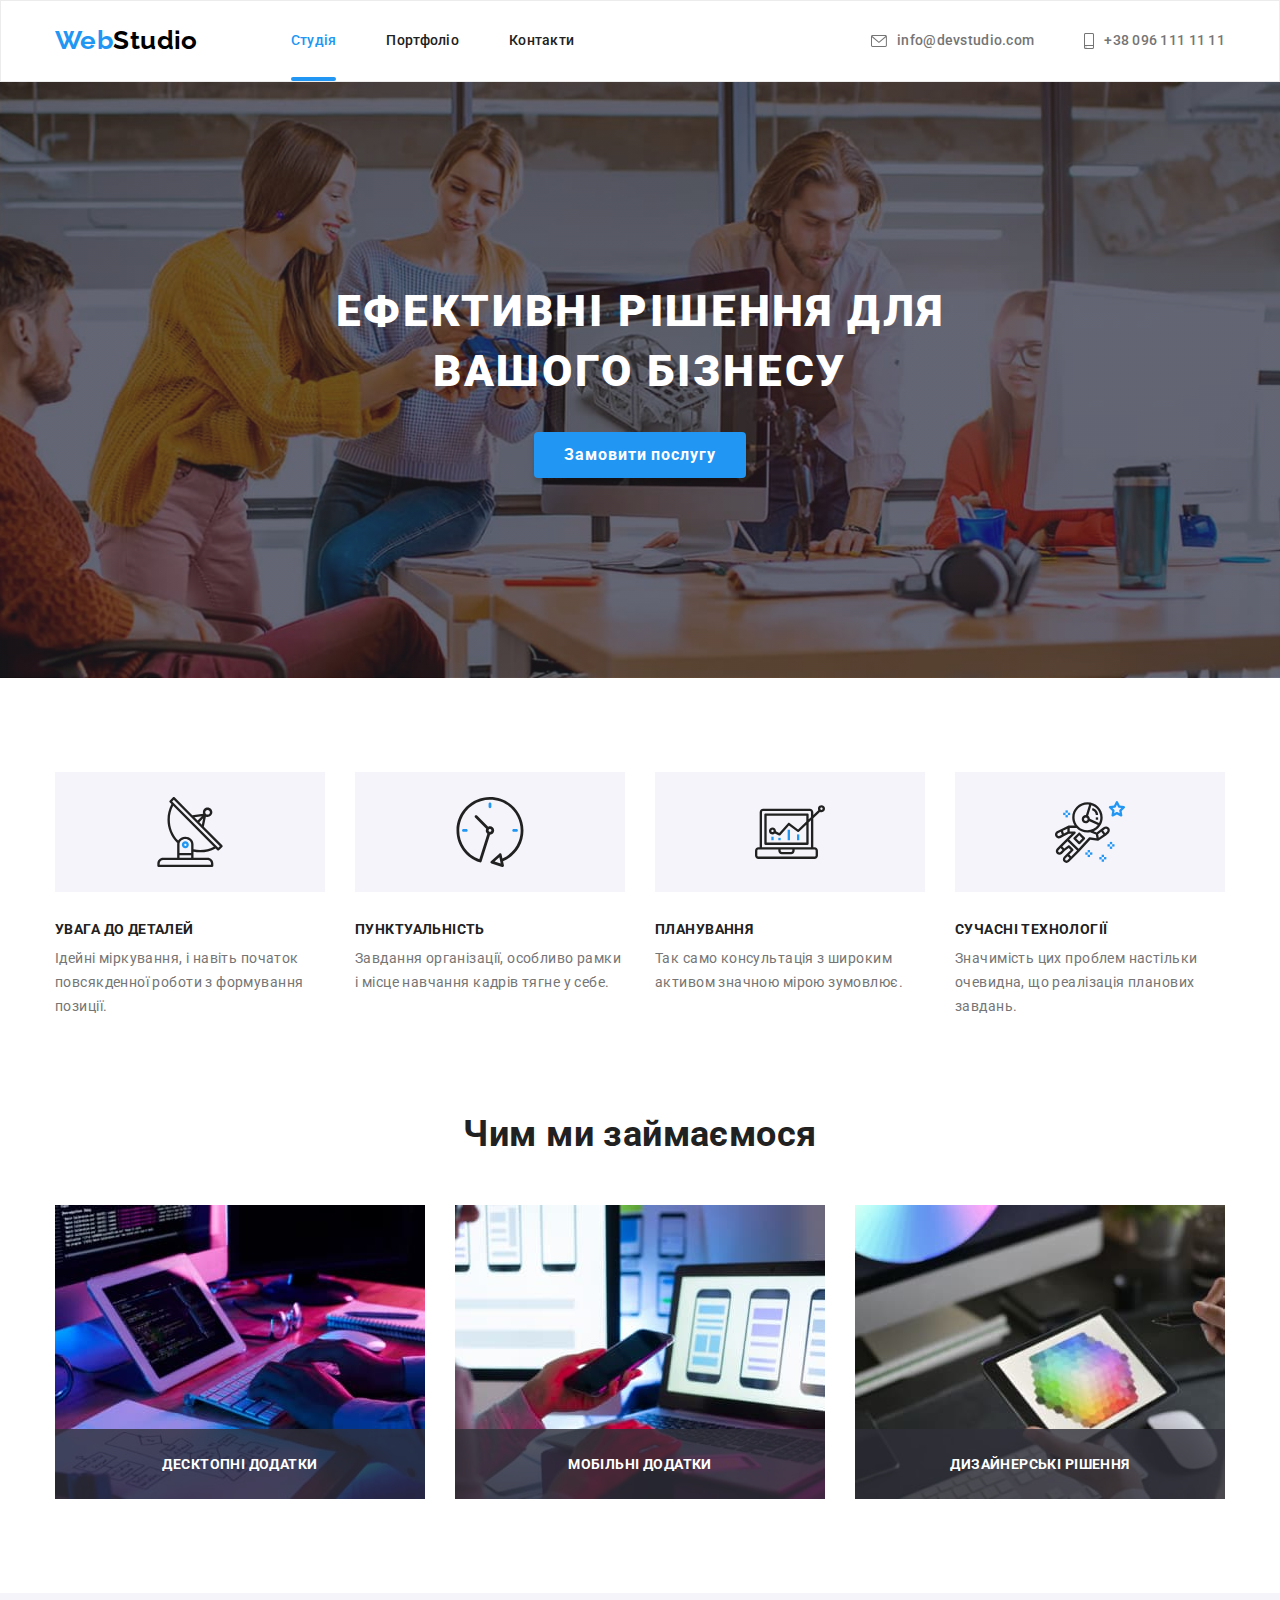
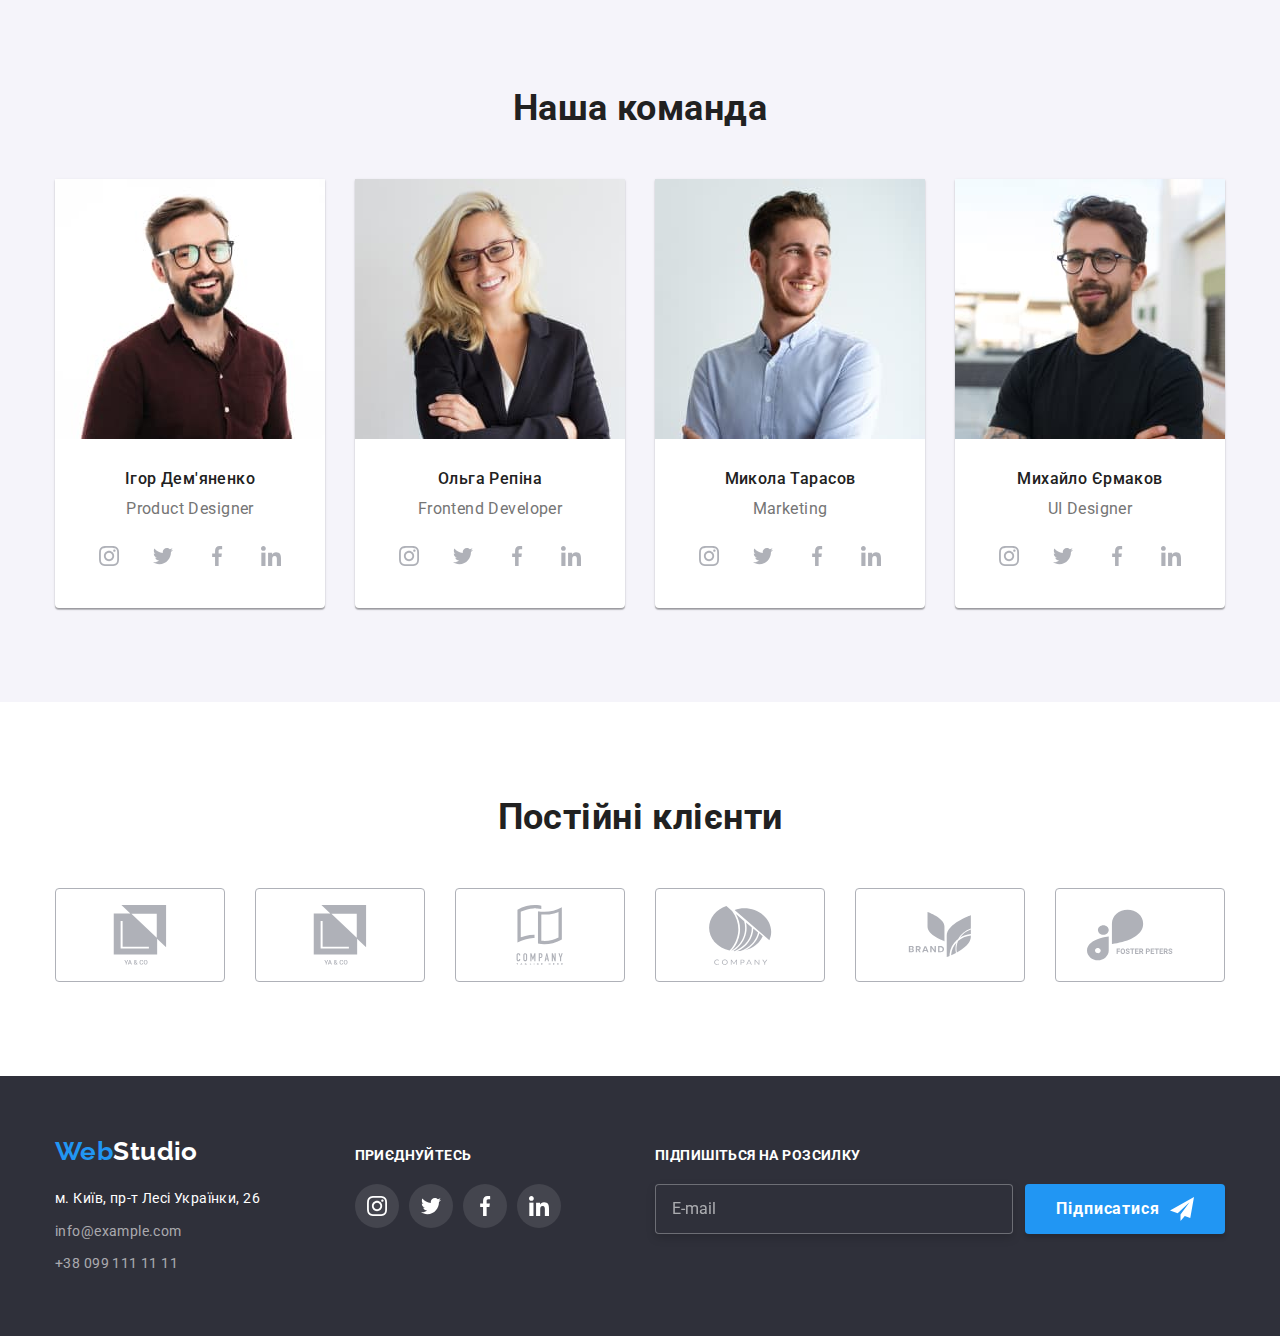
==== index.html @ 19ddc71b "Initial commit" ====
<!DOCTYPE html>
<html lang="uk">
  <head>
    <meta charset="UTF-8" />
    <meta http-equiv="X-UA-Compatible" content="IE=edge" />
    <meta name="viewport" content="width=device-width, initial-scale=1.0" />
    <title>webstudio</title>

    <link
      rel="stylesheet"
      href="https://fonts.googleapis.com/css2?family=Raleway:wght@700&family=Roboto:wght@400;500;700;900&display=swap"
    />

    <link
      rel="stylesheet"
      href="https://cdn.jsdelivr.net/npm/modern-normalize@1.1.0/modern-normalize.min.css"
    />

    <link rel="stylesheet" href="./css/style.css" />
  </head>
  <body>
    <!-- HEADER -->
    <header class="header-page">
      <div class="container page-header-container">
        <nav class="nav-page">
          <a class="link logo" href="./index.html"> <span class="logo-first">Web</span>Studio</a>
          <ul class="list menu">
            <li class="menu-item">
              <a class="link header-link curent" href="./index.html">Студія</a>
            </li>
            <li class="menu-item">
              <a class="link header-link" href="./portfolio.html">Портфоліо</a>
            </li>
            <li class="menu-item">
              <a class="link header-link" href="#contactc">Контакти</a>
            </li>
          </ul>
        </nav>
        <ul class="list menu">
          <li class="contact-mail">
            <a class="link header-link-contact heder-mailto" href="mailto:info@devstudio.com">
              <svg class="header-link-contact-icon" width="16" height="12">
                <use href="./images/svg/icons.svg#icon-envelope"></use>
              </svg>
              info@devstudio.com
            </a>
          </li>
          <li class="contact-phone">
            <a class="link header-link-contact header-phone" href="tel:+380961111111">
              <svg class="header-link-contact-icon" width="10" height="16">
                <use href="./images/svg/icons.svg#icon-smartphone"></use>
              </svg>
              +38 096 111 11 11
            </a>
          </li>
        </ul>
      </div>
    </header>
    <main>
      <!-- HERO -->
      <section class="section hero">
        <div class="container">
          <h1 class="hero-title">Ефективні рішення для вашого бізнесу</h1>
          <button class="hero-btn" type="button" data-modal-open>Замовити послугу</button>
        </div>
      </section>

      <!-- ABOUT -->
      <section class="about section">
        <div class="container">
          <h2 class="about-title-hidden">Наші особливості</h2>
          <ul class="list about-section">
            <li class="about-list">
              <div class="about-container-icon">
                <svg class="about-icon" width="70" height="70">
                  <use href="./images/svg/icons.svg#icon-antenna"></use>
                </svg>
              </div>
              <h3 class="about-heading">Увага до деталей</h3>
              <p class="about-text">
                Ідейні міркування, і навіть початок повсякденної роботи з формування позиції.
              </p>
            </li>
            <li class="about-list">
              <div class="about-container-icon">
                <svg class="about-icon" width="70" height="70">
                  <use href="./images/svg/icons.svg#icon-clock"></use>
                </svg>
              </div>
              <h3 class="about-heading">Пунктуальність</h3>
              <p class="about-text">
                Завдання організації, особливо рамки і місце навчання кадрів тягне у себе.
              </p>
            </li>
            <li class="about-list">
              <div class="about-container-icon">
                <svg class="about-icon" width="70" height="70">
                  <use href="./images/svg/icons.svg#icon-diagram"></use>
                </svg>
              </div>
              <h3 class="about-heading">Планування</h3>
              <p class="about-text">
                Так само консультація з широким активом значною мірою зумовлює.
              </p>
            </li>
            <li class="about-list">
              <div class="about-container-icon">
                <svg class="about-icon" width="70" height="70">
                  <use href="./images/svg/icons.svg#icon-astronaut"></use>
                </svg>
              </div>
              <h3 class="about-heading">Сучасні технології</h3>
              <p class="about-text">
                Значимість цих проблем настільки очевидна, що реалізація планових завдань.
              </p>
            </li>
          </ul>
        </div>
      </section>

      <!-- SERVISES -->
      <section class="servises section">
        <div class="container">
          <h2 class="section-title">Чим ми займаємося</h2>
          <ul class="list servises-list-container">
            <li class="servises-item">
              <img src="./images/section1/section11.jpg" alt="разработка сайтов" width="370" />
              <p class="servises-discr">Десктопні додатки</p>
            </li>
            <li class="servises-item">
              <img src="./images/section1/section12.jpg" alt="продвижение сайтов" width="370" />
              <p class="servises-discr">Мобільні додатки</p>
            </li>
            <li class="servises-item">
              <img src="./images/section1/section13.jpg" alt="веб дизайн" width="370" />
              <p class="servises-discr">Дизайнерські рішення</p>
            </li>
          </ul>
        </div>
      </section>

      <!-- TEAM -->
      <section class="team section">
        <div class="container">
          <h2 class="section-title">Наша команда</h2>
          <ul class="list team-list">
            <li class="team-item">
              <img
                class="team-img"
                src="./images/team/team1.jpg"
                alt="фото Игорь Демьяненко"
                width="270"
              />
              <div class="team-container-wrapper">
                <h3 class="team-name">Ігор Дем'яненко</h3>
                <p class="team-profession" lang="en">Product Designer</p>
                <ul class="list team-social-list">
                  <li class="team-social-list-item">
                    <a href="#" class="team-link-icon">
                      <svg class="team-social-icon" width="20" height="20">
                        <use href="./images/svg/icons.svg#icon-instagram"></use>
                      </svg>
                    </a>
                  </li>
                  <li class="team-social-list-item">
                    <a href="" class="team-link-icon">
                      <svg class="team-social-icon" width="20" height="20">
                        <use href="./images/svg/icons.svg#icon-twitter"></use>
                      </svg>
                    </a>
                  </li>
                  <li class="team-social-list-item">
                    <a href="" class="team-link-icon">
                      <svg class="team-social-icon" width="20" height="20">
                        <use href="./images/svg/icons.svg#icon-facebook"></use>
                      </svg>
                    </a>
                  </li>
                  <li class="team-social-list-item">
                    <a href="" class="team-link-icon">
                      <svg class="team-social-icon" width="20" height="20">
                        <use href="./images/svg/icons.svg#icon-linkedin"></use>
                      </svg>
                    </a>
                  </li>
                </ul>
              </div>
            </li>
            <li class="team-item">
              <img
                class="team-img"
                src="./images/team/team2.jpg"
                alt="фото Ольга Репина"
                width="270"
              />
              <div class="team-container-wrapper">
                <h3 class="team-name">Ольга Репіна</h3>
                <p class="team-profession" lang="en">Frontend Developer</p>
                <ul class="list team-social-list">
                  <li class="team-social-list-item">
                    <a href="#" class="team-link-icon">
                      <svg class="team-social-icon" width="20" height="20">
                        <use href="./images/svg/icons.svg#icon-instagram"></use>
                      </svg>
                    </a>
                  </li>
                  <li class="team-social-list-item">
                    <a href="" class="team-link-icon">
                      <svg class="team-social-icon" width="20" height="20">
                        <use href="./images/svg/icons.svg#icon-twitter"></use>
                      </svg>
                    </a>
                  </li>
                  <li class="team-social-list-item">
                    <a href="" class="team-link-icon">
                      <svg class="team-social-icon" width="20" height="20">
                        <use href="./images/svg/icons.svg#icon-facebook"></use>
                      </svg>
                    </a>
                  </li>
                  <li class="team-social-list-item">
                    <a href="" class="team-link-icon">
                      <svg class="team-social-icon" width="20" height="20">
                        <use href="./images/svg/icons.svg#icon-linkedin"></use>
                      </svg>
                    </a>
                  </li>
                </ul>
              </div>
            </li>
            <li class="team-item">
              <img
                class="team-img"
                src="./images/team/team3.jpg"
                alt="фото Николай Тарасов"
                width="270"
              />
              <div class="team-container-wrapper">
                <h3 class="team-name">Микола Тарасов</h3>
                <p class="team-profession" lang="en">Marketing</p>
                <ul class="list team-social-list">
                  <li class="team-social-list-item">
                    <a href="#" class="team-link-icon">
                      <svg class="team-social-icon" width="20" height="20">
                        <use href="./images/svg/icons.svg#icon-instagram"></use>
                      </svg>
                    </a>
                  </li>
                  <li class="team-social-list-item">
                    <a href="" class="team-link-icon">
                      <svg class="team-social-icon" width="20" height="20">
                        <use href="./images/svg/icons.svg#icon-twitter"></use>
                      </svg>
                    </a>
                  </li>
                  <li class="team-social-list-item">
                    <a href="" class="team-link-icon">
                      <svg class="team-social-icon" width="20" height="20">
                        <use href="./images/svg/icons.svg#icon-facebook"></use>
                      </svg>
                    </a>
                  </li>
                  <li class="team-social-list-item">
                    <a href="" class="team-link-icon">
                      <svg class="team-social-icon" width="20" height="20">
                        <use href="./images/svg/icons.svg#icon-linkedin"></use>
                      </svg>
                    </a>
                  </li>
                </ul>
              </div>
            </li>
            <li class="team-item">
              <img
                class="team-img"
                src="./images/team/team4.jpg"
                alt="фото Михаил Ермаков"
                width="270"
              />
              <div class="team-container-wrapper">
                <h3 class="team-name">Михайло Єрмаков</h3>
                <p class="team-profession" lang="en">UI Designer</p>
                <ul class="list team-social-list">
                  <li class="team-social-list-item">
                    <a href="#" class="team-link-icon">
                      <svg class="team-social-icon" width="20" height="20">
                        <use href="./images/svg/icons.svg#icon-instagram"></use>
                      </svg>
                    </a>
                  </li>
                  <li class="team-social-list-item">
                    <a href="" class="team-link-icon">
                      <svg class="team-social-icon" width="20" height="20">
                        <use href="./images/svg/icons.svg#icon-twitter"></use>
                      </svg>
                    </a>
                  </li>
                  <li class="team-social-list-item">
                    <a href="" class="team-link-icon">
                      <svg class="team-social-icon" width="20" height="20">
                        <use href="./images/svg/icons.svg#icon-facebook"></use>
                      </svg>
                    </a>
                  </li>
                  <li class="team-social-list-item">
                    <a href="" class="team-link-icon">
                      <svg class="team-social-icon" width="20" height="20">
                        <use href="./images/svg/icons.svg#icon-linkedin"></use>
                      </svg>
                    </a>
                  </li>
                </ul>
              </div>
            </li>
          </ul>
        </div>
      </section>
    </main>
    <!-- CLIENTS -->

    <section class="clients section">
      <div class="container">
        <h2 class="section-title">Постійні клієнти</h2>
        <ul class="list clients-list">
          <li class="clients-list-item">
            <a class="clients-link" href="#">
              <svg class="clients-link-icon" width="106" height="60">
                <use href="./images/svg/icons.svg#icon-group-1"></use>
              </svg>
            </a>
          </li>
          <li class="clients-list-item">
            <a class="clients-link" href="#">
              <svg class="clients-link-icon" width="106" height="60">
                <use href="./images/svg/icons.svg#icon-group-1"></use>
              </svg>
            </a>
          </li>
          <li class="clients-list-item">
            <a class="clients-link" href="#">
              <svg class="clients-link-icon" width="106" height="60">
                <use href="./images/svg/icons.svg#icon-group-2"></use>
              </svg>
            </a>
          </li>
          <li class="clients-list-item">
            <a class="clients-link" href="#">
              <svg class="clients-link-icon" width="106" height="60">
                <use href="./images/svg/icons.svg#icon-group-3"></use>
              </svg>
            </a>
          </li>
          <li class="clients-list-item">
            <a class="clients-link" href="#">
              <svg class="clients-link-icon" width="106" height="60">
                <use href="./images/svg/icons.svg#icon-group-5"></use>
              </svg>
            </a>
          </li>
          <li class="clients-list-item">
            <a class="clients-link" href="#">
              <svg class="clients-link-icon" width="106" height="60">
                <use href="./images/svg/icons.svg#icon-group-4"></use>
              </svg>
            </a>
          </li>
        </ul>
      </div>
    </section>
    <!-- FOOTER -->
    <footer class="footer">
      <div class="container footer-container">
        <div class="footer-container-address">
          <a class="link logo-footer" href="./index.html">
            <span class="logo-first">Web</span>Studio</a
          >
          <address id="contactc" class="address-section">
            <ul class="list footer-list">
              <li class="footer-list-item">
                <a
                  class="link footer-address"
                  href="https://goo.gl/maps/DZzocXMzzJsJ8bnu5"
                  target="_blank"
                  rel="noopener noreferrer"
                >
                  м. Київ, пр-т Лесі Українки, 26
                </a>
              </li>
              <li class="footer-mailto">
                <a class="link address" href="mailto:info@example.com">info@example.com</a>
              </li>
              <li class="footer-phone">
                <a class="link address" href="tel:+380991111111">+38 099 111 11 11</a>
              </li>
            </ul>
          </address>
        </div>

        <div>
          <p class="footer-title">приєднуйтесь</p>
          <ul class="list footer-social-list">
            <li class="footer-social-list-item">
              <a href="#" class="footer-link-icon">
                <svg class="footer-social-icon" width="20" height="20">
                  <use href="./images/svg/icons.svg#icon-instagram"></use>
                </svg>
              </a>
            </li>
            <li class="footer-social-list-item">
              <a href="" class="footer-link-icon">
                <svg class="footer-social-icon" width="20" height="20">
                  <use href="./images/svg/icons.svg#icon-twitter"></use>
                </svg>
              </a>
            </li>
            <li class="footer-social-list-item">
              <a href="" class="footer-link-icon">
                <svg class="footer-social-icon" width="20" height="20">
                  <use href="./images/svg/icons.svg#icon-facebook"></use>
                </svg>
              </a>
            </li>
            <li class="footer-social-list-item">
              <a href="" class="footer-link-icon">
                <svg class="footer-social-icon" width="20" height="20">
                  <use href="./images/svg/icons.svg#icon-linkedin"></use>
                </svg>
              </a>
            </li>
          </ul>
        </div>
        <div class="footer-container-form">
          <p class="footer-form-title">Підпишіться на розсилку</p>
          <form class="footer-form">
            <label for="user_footer_email">
              <input
                placeholder="E-mail"
                id="user_footer_email"
                type="email"
                name="user_email"
                class="footer-form-input"
                required
                pattern="([A-z0-9_.-]{1,})@([A-z0-9_.-]{1,}).([A-z]{2,8})"
              />
            </label>
            <button type="submit" class="footer-form-btn">
              Підписатися
              <svg class="footer-form-btn-icon" width="24" height="24">
                <use href="./images/svg/icons.svg#icon-icon-send"></use>
              </svg>
            </button>
          </form>
        </div>
       
      </div>
    </footer>

    <!-- MODAL WINDOW -->
    <div class="backdrop is-hidden" data-modal>
      <div class="modal-window">
        <button type="button" class="modal-close-btn" data-modal-close>
          <svg class="modal-close-btn-icon" width="18" height="18">
            <use href="./images/svg/icons.svg#icon-close-btn"></use>
          </svg>
        </button>

        <form class="modal-form">
          <p class="modal-window-title">Залиште свої дані, ми вам передзвонимо</p>
          <label for="user_name" class="modal-form-field">
            <span class="modal-form-dscr"> Ім'я </span>
            <span class="modal-form-wrapper">
              <input
                id="user_name"
                type="text"
                name="user_name"
                class="modal-form-input"
                required
                pattern="[a-zA-Zа-яА-Я]+"
                minlength="2"
              />
              <svg class="modal-form-input-icon-svg" width="18" height="18">
                <use href="./images/svg/icons.svg#icon-person-black"></use>
              </svg>
            </span>
          </label>
          <label for="user_phone" class="modal-form-field">
            <span class="modal-form-dscr"> Телефон </span>
            <span class="modal-form-wrapper">
              <input
                id="user_phone"
                type="tel"
                name="user_phone"
                class="modal-form-input"
                required
                pattern="[0-9]{3}-[0-9]{3}-[0-9]{2}-[0-9]{2}"
                title="xxx-xxx-xx-xx"
              />
              <svg class="modal-form-input-icon-svg" width="18" height="18">
                <use href="./images/svg/icons.svg#icon-phone-black"></use>
              </svg>
            </span>
          </label>
          <label for="user_email" class="modal-form-field">
            <span class="modal-form-dscr"> Пошта </span>
            <span class="modal-form-wrapper">
              <input
                id="user_email"
                type="email"
                name="user_email"
                class="modal-form-input"
                required
                pattern="([A-z0-9_.-]{1,})@([A-z0-9_.-]{1,}).([A-z]{2,8})"
              />
              <svg class="modal-form-input-icon-svg" width="18" height="18">
                <use href="./images/svg/icons.svg#icon-email-black"></use>
              </svg>
            </span>
          </label>
          <label class="modal-form-field-texterea">
            <span class="modal-form-dscr"> Коментар </span>
            <textarea
              name="user_message"
              class="modal-form-message"
              placeholder="Введіть текст"
            ></textarea>
          </label>
          <input id="user-policy" type="checkbox" name="user_policy" class="modal-form-checkbox" />
          <label for="user-policy" class="modal-form-checkbox-dscr">
            Погоджуюся з розсилкою та приймаю&nbsp;<a class="modal-form-linc" href="#"
              >Умови договору</a
            >
          </label>
          <button type="submit" class="modal-form-btn">Відправити</button>
        </form>
      </div>
    </div>
    <script src="./modal.js"></script>
  </body>
</html>
---- css/style.css ----
:root {
  --accent-color: #2196f3;
  --fon-color: #ffffff;
  --text-color: #212121;
  --logo-color: #000000;
  --hero-footer-bgr: #2f303a;
  --filter-btn-team: #f5f4fa;
  --p-color: #757575;
  --btn-hover: #188ce8;
  --color-icons: #afb1b8;
  --border-color: #ececec;
  --transition-animation: 250ms cubic-bezier(0.4, 0, 0.2, 1);
}

h1,
h2,
h3,
p {
  margin-top: 0;
  margin-bottom: 0;
}

ul,
ol {
  margin-top: 0;
  margin-bottom: 0;
  padding-left: 0;
}

img {
  display: block;
  max-width: 100%;
  height: auto;
}

button {
  cursor: pointer;
}

body {
  font-family: 'Roboto', sans-serif;
  color: var(--text-color);
  background-color: var(--fon-color);
  font-size: 14px;
  letter-spacing: 0.03em;
}

.container {
  width: 1200px;
  margin-left: auto;
  margin-right: auto;
  padding-left: 15px;
  padding-right: 15px;
}

.link {
  text-decoration: none;
}

.list {
  list-style: none;
}

/* COMPONENTS */
.section-title {
  font-size: 36px;
  line-height: 1.17;
  margin-bottom: 50px;
  text-align: center;
}

.section {
  padding-top: 94px;
  padding-bottom: 94px;
}

/* HEADER */


.menu-item:not(:last-child) {
  margin-right: 50px;
}

.menu {
  display: flex;
  align-items: center;
}


.logo {
  font-family: 'Raleway', sans-serif;
  font-weight: 700;
  font-size: 26px;
  line-height: 1.19;
  color: var(--logo-color);
  margin-right: 93px;
  padding: 24px 0 25px 0;
}

.logo-first {
  color: var(--accent-color);
}

.header-page {
  background-color: var(--fon-color);
  border: 1px solid var(--border-color);
}

.header-page-portfolio {
  background-color: var(--fon-color);
  border: 1px solid var(--border-color);
}

.header-link {
  
  font-weight: 500;
  line-height: 1.14;
  letter-spacing: 0.02em;
  color: var(--text-color);
  transition: color var(--transition-animation);

}
.header-link-contact {
  display: flex;
  align-items: center;
  font-weight: 500;
  line-height: 1.14;
  letter-spacing: 0.02em;
  color: var(--p-color);
  transition: color var(--transition-animation);
}

.header-link-contact-icon {
  fill: var(--p-color);
  margin-right: 10px;
  transition: fill var(--transition-animation);
}

.header-link:hover,
.header-link:focus {
  color: var(--accent-color);
  transition: color var(--transition-animation);
 
}

.header-link-contact:hover,
.header-link-contact:focus {
  color: var(--accent-color);
  transition: color var(--transition-animation);
}
.header-link-contact:hover .header-link-contact-icon,
.header-link-contact:focus .header-link-contact-icon {
  fill: var(--accent-color);
  transition: fill var(--transition-animation);
}



.curent {
  color: var(--accent-color);
  position: relative;
}

.curent::after {
  position: absolute;
  content: '';
  left: 0;
  bottom: -33px;
 
  width: 100%;
  height: 4px;
  border-radius: 2px;
  background-color: var(--accent-color);
}

.nav-page {
  display: flex;
}

.page-header-container {
  display: flex;
  align-items: center;
  justify-content: space-between;
}

.contact-phone {
  margin-left: 50px;
}

/* HERO */
.hero {
  text-align: center;
  padding: 200px 0;
  background-image: linear-gradient(
  to right,  
  rgba(47, 48, 58, 0.4), 
  rgba(47, 48, 58, 0.4)),
  url(../images/hero/Hero.jpg);
  background-size: cover;
  background-position: center;
  background-repeat: no-repeat;
  background-color: #c4c4c4;
  max-width: 1600px;
  margin-left: auto;
  margin-right: auto;
}

.hero-title {
  font-weight: 900;
  font-size: 44px;
  line-height: 1.36;
  letter-spacing: 0.06em;
  text-transform: uppercase;
  color: var(--fon-color);
  margin-left: auto;
  margin-right: auto;
  width: 696px;
  margin-bottom: 30px;
}

.hero-btn {
  font-family: inherit;
  font-weight: 700;
  font-size: 16px;
  line-height: 1.87;
  letter-spacing: 0.06em;
  color: var(--fon-color);
  background-color: var(--accent-color);
  box-shadow: 0px 4px 4px rgba(0, 0, 0, 0.15);
  border-radius: 4px;
  cursor: pointer;
  margin-right: auto;
  margin-left: auto;
  padding: 8px 30px;
  min-width: 200px;
  border: none;
  transition:  background-color, box-shadow, var(--transition-animation);
}

.hero-btn:hover,
.hero-btn:focus {
  background-color: var(--btn-hover);
  box-shadow: 0px 4px 4px rgba(0, 0, 0, 0.15);
  transition:  background-color, box-shadow, var(--transition-animation);
}

/* ABOUT */
.about {
  background-color: var(--fon-color);
}
.about-section {
  display: flex;
  align-items: center;
  gap: 30px;
  align-items: baseline;
}

.about-container-icon {
  display: flex;
  align-items: center;
  justify-content: center;
  height: 120px;
  background-color: var(--filter-btn-team);
  margin-bottom: 30px;
}


.about-title-hidden {
  visibility: hidden;
  pointer-events: none;
  position: absolute;
}

.about-list {
  flex-basis: calc((100% - 90px) / 3);
}

.about-heading {
  font-size: 14px;
  line-height: 1.14;
  text-transform: uppercase;
  margin-bottom: 10px;
}

.about-text {
  font-weight: 400;
  line-height: 1.71;
  color: var(--p-color);
}

/* SERVISES */
.servises {
  padding-top: 0;
  text-align: center;
}

.servises-list-container {
  display: flex;
  flex-wrap: wrap;
  gap: 30px;
}
.servises-item{
position: relative;
}

.servises-discr {
  position: absolute;
  font-weight: 700;
  line-height: 16px;
  text-transform: uppercase;
  color: var(--fon-color);
  background-color: rgba(47, 48, 58, 0.8);
  bottom: 0;
  left: 0;
  width: 100%;
  padding: 27px 0;
  z-index: 50;
  overflow: hidden;

}
/* TEAM */
.team {
  background-color: var(--filter-btn-team);
}

.team-list {
  display: flex;
  flex-wrap: wrap;
  gap: 30px;
}
.team-item {
  background-color: var(--fon-color);
  box-shadow: 0px 1px 3px rgba(0, 0, 0, 0.12), 0px 1px 1px rgba(0, 0, 0, 0.14),
    0px 2px 1px rgba(0, 0, 0, 0.2);
  border-radius: 0px 0px 4px 4px;
}

.team-name {
  font-weight: 500;
  font-size: 16px;
  line-height: 1.19;
  margin-bottom: 10px;
}

.team-profession {
  font-weight: 400;
  font-size: 16px;
  line-height: 1.19;
  color: var(--p-color);
  margin-bottom: 16px;
}

.team-social-list {
  display: flex;
  justify-content: center;
  gap: 10px;
}

.team-social-icon {
  fill: var(--color-icons);
  transition: fill var(--transition-animation);
}

.team-link-icon {
  display: flex;
  justify-content: center;
  align-items: center;
  width: 44px;
  height: 44px;
  border-radius: 50%;
  background-color: var(--fon-color);
  transition: background-color var(--transition-animation);
}

.team-link-icon:hover,
.team-link-icon:focus {
  background-color: var(--accent-color);
  transition: background-color var(--transition-animation);
}

.team-link-icon:hover .team-social-icon,
.team-link-icon:focus .team-social-icon {
  fill: var(--fon-color);
  transition: fill var(--transition-animation);
}

.team-container-wrapper {
  padding-top: 30px;
  padding-bottom: 30px;
  text-align: center;
}
/* CLIENTS */

.clients-title {
  text-align: center;
}
.clients-link {
  display: flex;
  align-items: center;
  justify-content: center;
  height: 92px;
}

.clients-list {
  display: flex;
  justify-content: center;
  gap: 30px;
}
.clients-list-item {
  flex-basis: calc((100% - 150px) / 5);
  border-radius: 4px;
  border: 1px solid var(--color-icons);
  transition: border var(--transition-animation);
}
.clients-list-item:hover,
.clients-list-item:focus {
  border: 1px solid var(--accent-color);
  transition: border var(--transition-animation);
}

.clients-link-icon {
  fill: var(--color-icons);
  transition: fill var(--transition-animation);
}

.clients-link:hover .clients-link-icon,
.clients-link:focus .clients-link-icon {
  fill: var(--accent-color);
  transition: fill var(--transition-animation);
}

/* FOOTER */

.footer {
  padding-top: 60px;
  padding-bottom: 60px;
  background-color: var(--hero-footer-bgr);
}

.footer-container {
  display: flex;
  align-items: baseline;
justify-content: space-between;
}


.logo-footer {
  font-family: 'Raleway', sans-serif;
  font-weight: 700;
  font-size: 26px;
  line-height: 1.19;
  color: var(--fon-color);
}

.address-section {
  font-style: normal;
  margin-top: 20px;
}

.footer-list-item {
  margin-bottom: 9px;
}

.footer-address {
  font-weight: 400;
  line-height: 1.71;
  color: var(--fon-color);
  transition: color var(--transition-animation);
}

.footer-address:hover,
.footer-address:focus {
  color: var(--accent-color);
  transition: color var(--transition-animation);
}

.address {
  font-weight: 400;
  line-height: 1.71;
  color: rgba(255, 255, 255, 0.6);
  transition: color var(--transition-animation);
}

.address:hover,
.address:focus {
  color: var(--accent-color);
  transition: color var(--transition-animation);
}

.footer-mailto {
  margin-bottom: 9px;
}

.footer-title {
  margin-bottom: 20px;
  font-weight: 700;
  line-height: 1.14;
  text-transform: uppercase;
  color: var(--fon-color);
}

.footer-social-list {
  display: flex;
  justify-content: center;
  gap: 10px;
}

.footer-social-icon {
  fill: var(--fon-color);
  transition: fill var(--transition-animation);
}

.footer-link-icon {
  display: flex;
  justify-content: center;
  align-items: center;
  width: 44px;
  height: 44px;
  border-radius: 50%;
  background-color: rgba(255, 255, 255, 0.1);
  transition: background-color var(--transition-animation);
}

.footer-link-icon:hover,
.footer-link-icon:focus {
  background-color: var(--accent-color);
  transition: background-color var(--transition-animation);
}

.footer-link-icon:hover .footer-social-icon,
.footer-link-icon:focus .footer-social-icon {
  fill: var(--fon-color);
  transition: fill var(--transition-animation);
}


.footer-form {
  display: flex;
  justify-content: center;
  align-items: center;
}

.footer-form-title {
font-weight: 700;
line-height: 1.14;
text-transform: uppercase;
color: var(--fon-color);
margin-bottom: 20px;
}

.footer-form-input {
  min-width: 358px;
  height: 50px;
  border: 1px solid rgba(255, 255, 255, 0.3);
  filter: drop-shadow(0px 4px 4px rgba(0, 0, 0, 0.15));
  border-radius: 4px;
  background-color: var(--hero-footer-bgr);
  color: var(--fon-color);
  font-size: 16px;
  line-height: 1.25;

  padding-left: 16px;
  padding-top: 15px;
  padding-bottom: 15px;
  margin-right: 12px;
}

.footer-form-input::placeholder{
color: rgba(255, 255, 255, 0.6);
font-size: 16px;
line-height: 1.25;
}

.footer-form-btn {
  display: flex;
  justify-content: center;
  align-items: center;
  min-width: 200px;
  padding: 10px 28px;
  font-weight: 700;
  font-size: 16px;
  line-height: 1.875;
  letter-spacing: 0.06em;
  background-color: var(--accent-color);
  box-shadow: 0px 4px 4px rgba(0, 0, 0, 0.15);
  border-radius: 4px;
  transition:background-color var(--transition-animation);
  color: var(--fon-color);
  border: none;
}

.footer-form-btn:hover,
.footer-form-btn:focus {
  background-color: var(--btn-hover);
  transition:background-color var(--transition-animation);
}

.footer-form-btn-icon {
margin-left: 10px;
}


/* MODAL WINDOW */

.backdrop {
  position: fixed;
  top: 0;
  left: 0;
  z-index: 50;
  width: 100%;
  height: 100%;
  background-color: rgba(0, 0, 0, 0.2);
  transition: opacity var(--transition-animation), visibility var(--transition-animation);
}


.backdrop.is-hidden {
  opacity: 0;
  visibility: hidden;
  pointer-events: none;
  transition:  opacity var(--transition-animation), visibility var(--transition-animation);

}

.modal-window {
  position: absolute;
  top: 50%;
  left: 50%;
  transform: translate(-50%, -50%);
  width: 528px;
  height: 581px;
  background-color: rgb(255, 255, 255);
  padding: 40px;
}


.modal-close-btn {
  position: absolute;
  top: 8px;
  right: 8px;
  display: flex;
  justify-content: center;
  align-items: center;
  width: 30px;
  height: 30px;
  border-radius: 50%;
  background-color: var(--fon-color);
  border: 1px solid rgba(0, 0, 0, 0.1);
  padding: 0;
}


.modal-close-btn-icon {
  padding: 3px;
  fill: fill #000000;
  transition: fill var(--transition-animation);
}

.modal-close-btn:hover .modal-close-btn-icon,
.modal-close-btn:focus .modal-close-btn-icon {
  fill: var(--accent-color);
  transition: fill var(--transition-animation);
}

/* MODAL FORM */

.modal-window-title {
  font-weight: 700;
  font-size: 20px;
  line-height: 1.15;
  text-align: center;
  margin-bottom: 12px;
}

.modal-form-field {
margin-bottom: 10px;
}

.modal-form-field-texterea {
  margin-bottom: 20px;
}

.modal-form {
display: flex;
flex-direction: column;
}

.modal-form-dscr {
  display: block;
  font-weight: 400;
  font-size: 12px;
  line-height: 1.16;  
  letter-spacing: 0.01em;
  color: var(--p-color);
  margin-bottom: 4px;
}

.modal-form-input-icon-svg {
  position: absolute;
  top: 50%;
  transform: translateY(-50%);
  left: 12px;
  fill: var(--text-color);
  transition: fill var(--transition-animation);
}

.modal-form-input:focus + .modal-form-input-icon-svg {
  fill: var(--accent-color);
  transition: fill var(--transition-animation);
}

.modal-form-wrapper {
  position: relative;
}

.modal-form-input {
width: 100%;
height: 40px;
border: 1px solid rgba(33, 33, 33, 0.2);
border-radius: 4px;
padding-left: 42px;
transition: border-color var(--transition-animation);
}

.modal-form-input:focus {
outline: none;
transition: border-color var(--transition-animation);
border-color: var(--accent-color);
}

.modal-form-message {
  display: block;
  resize: none;
  width: 100%;
  height: 120px;
  padding: 12px 16px;
  border: 1px solid rgba(33, 33, 33, 0.2);
  border-radius: 4px;
  transition: border-color var(--transition-animation);
}

.modal-form-message:focus {
  border-color: var(--accent-color);
  transition: border-color var(--transition-animation);
  outline: none;
}

.modal-form-checkbox-dscr {
  display: flex;
  align-items: center;
  justify-content: center;
  line-height: 1.71;
  color: var(--p-color);
  margin-bottom: 30px;
}



.modal-form-checkbox-dscr::before {
  display: block;
  width: 16px;
  height: 15px;
  border: 1px solid var(--text-color);
  content: '';
  cursor: pointer;
  border-radius: 2px;
  margin-right: 7px;
  transition: background-color var(--transition-animation), border-color var(--transition-animation);
}

.modal-form-checkbox:checked + .modal-form-checkbox-dscr::before {
  background-color: var(--accent-color);
  border-color: var(--accent-color);
  transition: background-color var(--transition-animation), border-color var(--transition-animation);
  background-image: url(../images/svg/Vector.svg);
  background-size: 11px 8px;
  background-position: center;
  background-repeat: no-repeat;
}

.modal-form-checkbox {
  visibility: hidden;
  pointer-events: none;
  position: absolute;
}

.modal-form-linc {
  color: var(--accent-color);
}

  .modal-form-btn {
  min-width: 200px;
  align-self: center;
  padding: 10px 52px;
  font-weight: 700;
  font-size: 16px;
  line-height: 1.875;
  letter-spacing: 0.06em;
  background-color: var(--accent-color);
  box-shadow: 0px 4px 4px rgba(0, 0, 0, 0.15);
  border-radius: 4px;
  transition:background-color var(--transition-animation);
  color: var(--fon-color);
  border: none;
}

.modal-form-btn:hover,
.modal-form-btn:focus {
  background-color: var(--btn-hover);
  transition:background-color var(--transition-animation);
}

/* BATTONS */

.main-section {
  padding-top: 94px;
}

.battons-section {
  display: flex;
  margin-bottom: 50px;
  margin-left: auto;
  margin-right: auto;
  justify-content: center;
}

.battons-link:not(:last-child) {
  margin-right: 8px;
}

.portfilio-title {
  visibility: hidden;
  pointer-events: none;
  position: absolute;
}

.filter-btn {
  border: none;
  padding: 6px 22px 6px 22px;
  font-family: inherit;
  color: var(--text-color);
  background-color: var(--filter-btn-team);
  border-radius: 4px;
  cursor: pointer;
  font-weight: 500;
  font-size: 16px;
  line-height: 1.63;
  text-align: center;
  transition: color, background-color, box-shadow,  var(--transition-animation);

}

.filter-btn:hover,
.filter-btn:focus {
  color: var(--fon-color);
  background-color: var(--accent-color);
  box-shadow: 0px 3px 1px rgba(0, 0, 0, 0.1), 0px 1px 2px rgba(0, 0, 0, 0.08),
    0px 2px 2px rgba(0, 0, 0, 0.12);
  transition: color, background-color, box-shadow,  var(--transition-animation);
}

.accent-btn {
  color: var(--fon-color);
  background-color: var(--accent-color);
}

/* PORTFOLIO */
.portfolio-sections {
  display: flex;
  flex-wrap: wrap;
  gap: 30px;
}

.portfolio-sections-link{
 display: block;
 flex-basis: calc((100% - 60px) / 3);
 transition: box-shadow  var(--transition-animation);
}

.portfolio-sections-link:hover,
.portfolio-sections-link:focus {
  box-shadow: 0px 1px 1px rgba(0, 0, 0, 0.12), 0px 4px 4px rgba(0, 0, 0, 0.06),
    1px 4px 6px rgba(0, 0, 0, 0.16);
    transition: box-shadow  var(--transition-animation);
}
.portfolio-img-wrapper{
  position: relative;
  overflow: hidden;
}
.overlay {
  position: absolute;
  left: 0;
  top: 0;
  transform: translate(0, 102%);
  transition: transform var(--transition-animation);
  width: 100%;
  height: 100%;
  font-size: 18px;
  line-height: 1.55;
  color: var(--fon-color);
  padding-top: 63px;
  padding-bottom: 63px;
  padding-left: 24px;
  padding-right: 24px;
  background-color:  rgba(33, 150, 243, 0.9);
}

.portfolio-sections-link:hover .overlay,
.portfolio-sections-link:focus .overlay {
  transform: translate(0, 0);
}

.portfolio-heading {
  font-size: 18px;
  line-height: 2;
  letter-spacing: 0.06em;
  margin-bottom: 4px;
  color: var(--text-color);
}

.portfolio-text {
  font-weight: 400;
  font-size: 16px;
  line-height: 1.88;
  color: var(--p-color);
}

.portfolio-sections-container {
  border: 1px solid #eeeeee;
  padding-top: 20px;
  padding-bottom: 20px;
  padding-left: 24px;
}
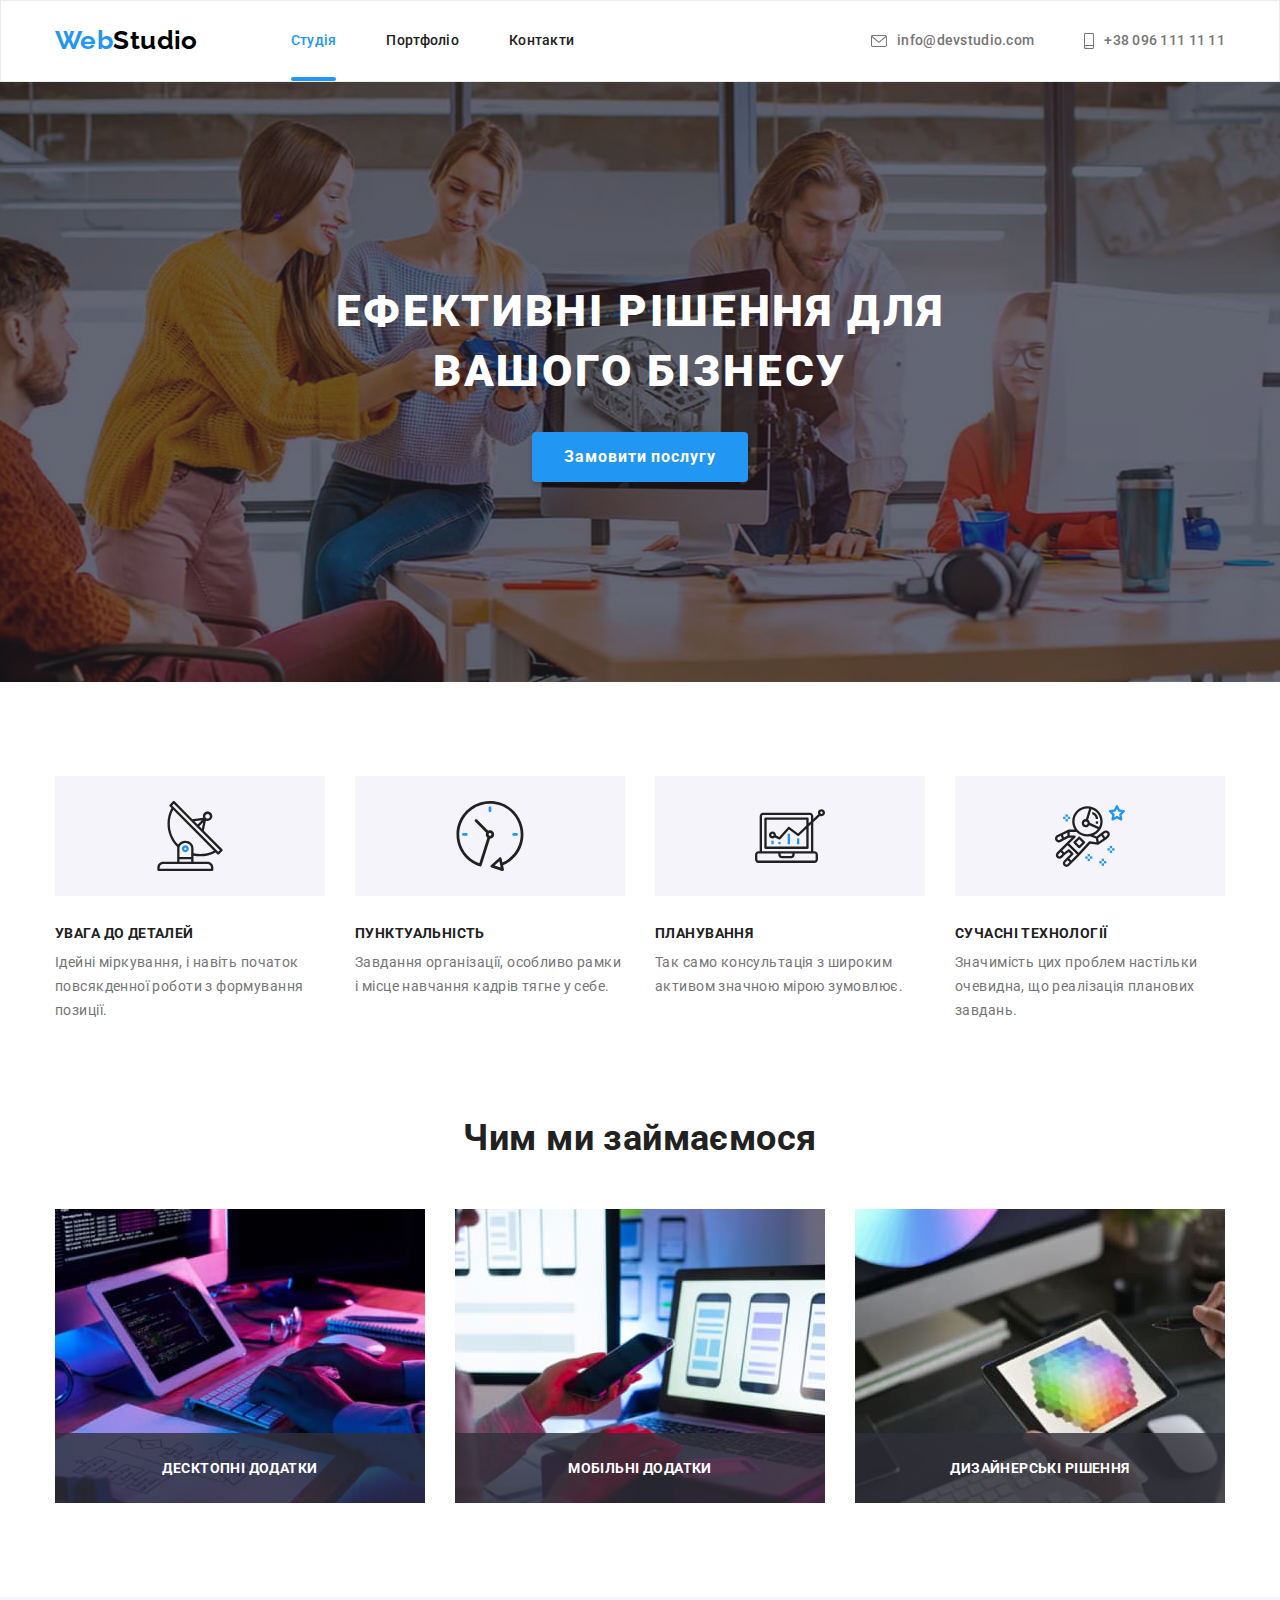
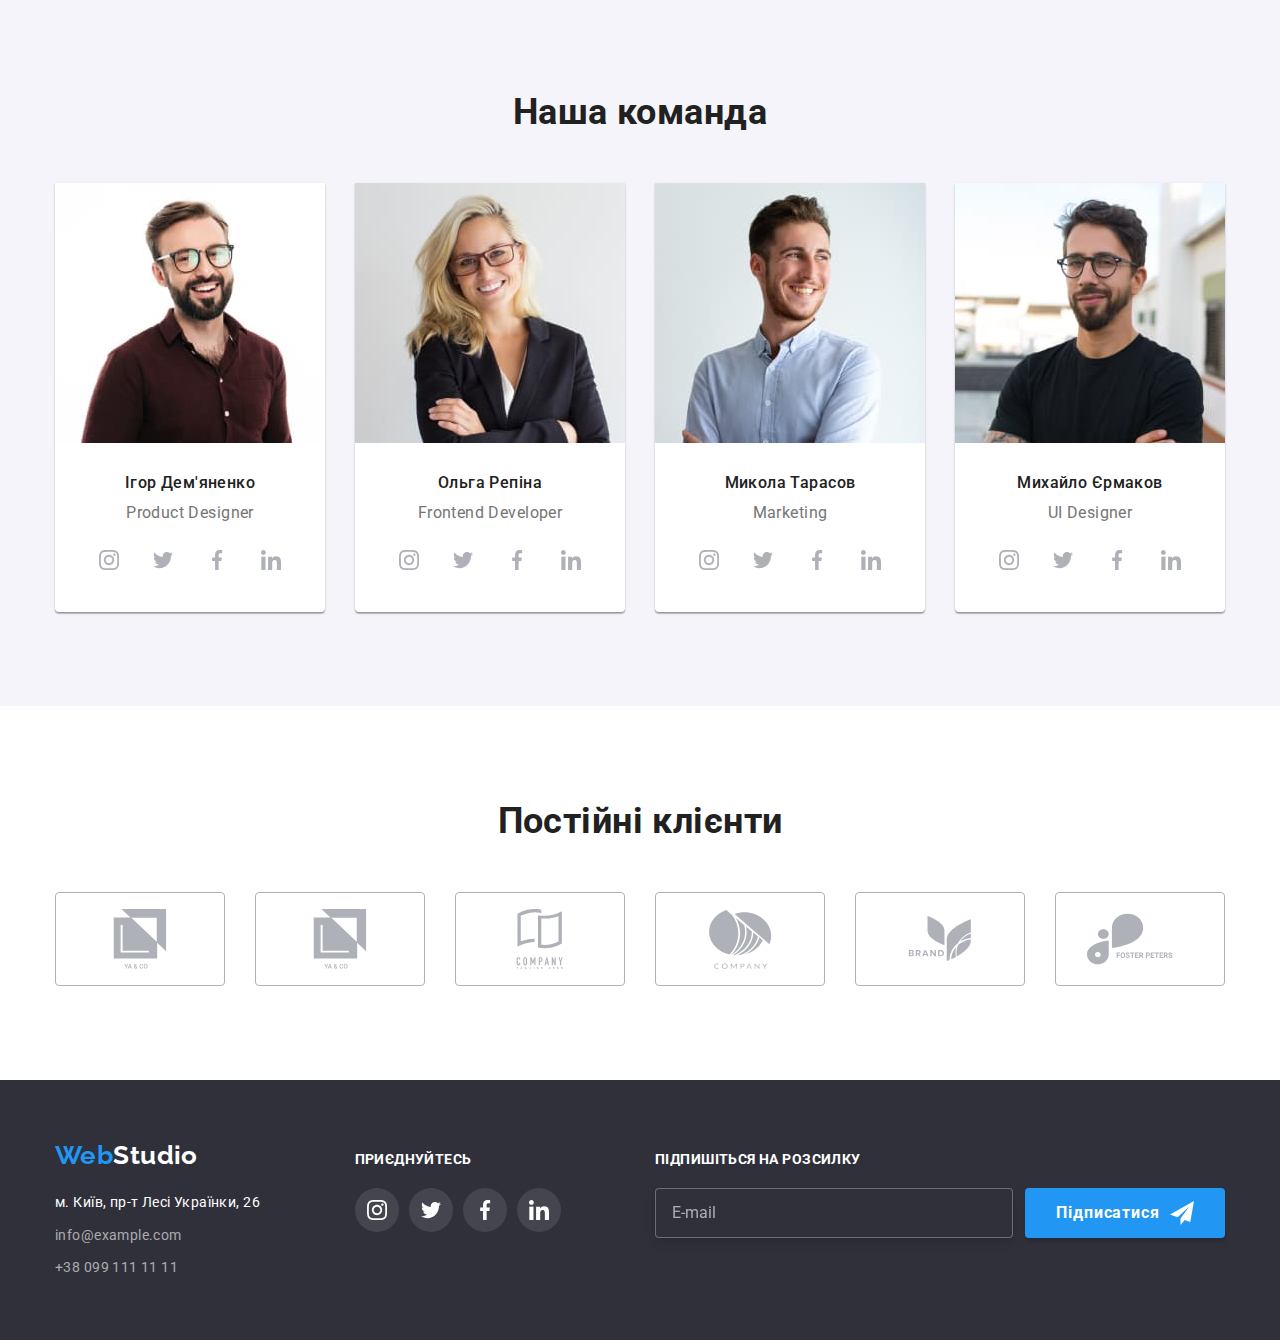
==== commit 81ea965e: "hw7" ====
--- a/index.html
+++ b/index.html
@@ -16,27 +16,27 @@
       href="https://cdn.jsdelivr.net/npm/modern-normalize@1.1.0/modern-normalize.min.css"
     />
 
-    <link rel="stylesheet" href="./css/style.css" />
+    <link rel="stylesheet" href="./css/main.min.css" />
   </head>
   <body>
     <!-- HEADER -->
-    <header class="header-page">
-      <div class="container page-header-container">
-        <nav class="nav-page">
+    <header class="header">
+      <div class="container header-container">
+        <nav class="header-nav">
           <a class="link logo" href="./index.html"> <span class="logo-first">Web</span>Studio</a>
-          <ul class="list menu">
-            <li class="menu-item">
-              <a class="link header-link curent" href="./index.html">Студія</a>
-            </li>
-            <li class="menu-item">
+          <ul class="list header-menu">
+            <li class="header-menu-item">
+              <a class= "link header-link curent" href="./index.html">Студія</a>
+            </li>
+            <li class="header-menu-item">
               <a class="link header-link" href="./portfolio.html">Портфоліо</a>
             </li>
-            <li class="menu-item">
+            <li class="header-menu-item">
               <a class="link header-link" href="#contactc">Контакти</a>
             </li>
           </ul>
         </nav>
-        <ul class="list menu">
+        <ul class="list header-menu">
           <li class="contact-mail">
             <a class="link header-link-contact heder-mailto" href="mailto:info@devstudio.com">
               <svg class="header-link-contact-icon" width="16" height="12">
@@ -68,7 +68,7 @@
       <!-- ABOUT -->
       <section class="about section">
         <div class="container">
-          <h2 class="about-title-hidden">Наші особливості</h2>
+          <h2 class="visually-hidden">Наші особливості</h2>
           <ul class="list about-section">
             <li class="about-list">
               <div class="about-container-icon">
@@ -458,7 +458,7 @@
     <!-- MODAL WINDOW -->
     <div class="backdrop is-hidden" data-modal>
       <div class="modal-window">
-        <button type="button" class="modal-close-btn" data-modal-close>
+        <button type="button" class="modal-close-btn button" data-modal-close>
           <svg class="modal-close-btn-icon" width="18" height="18">
             <use href="./images/svg/icons.svg#icon-close-btn"></use>
           </svg>
@@ -524,7 +524,7 @@
               placeholder="Введіть текст"
             ></textarea>
           </label>
-          <input id="user-policy" type="checkbox" name="user_policy" class="modal-form-checkbox" />
+          <input id="user-policy" type="checkbox" name="user_policy" class="modal-form-checkbox visually-hidden" />
           <label for="user-policy" class="modal-form-checkbox-dscr">
             Погоджуюся з розсилкою та приймаю&nbsp;<a class="modal-form-linc" href="#"
               >Умови договору</a
--- a/css/main.min.css
+++ b/css/main.min.css
@@ -0,0 +1 @@
+:root{--accent-color: #2196f3;--fon-color: #ffffff;--text-color: #212121;--logo-color: #000000;--hero-footer-bgr: #2f303a;--filter-btn-team: #f5f4fa;--p-color: #757575;--btn-hover: #188ce8;--color-icons: #afb1b8;--border-color: #ececec;--transition-animation: 250ms cubic-bezier(0.4, 0, 0.2, 1)}.visually-hidden{visibility:hidden;pointer-events:none;position:absolute}h1,h2,h3,p{margin-top:0;margin-bottom:0}ul,ol{margin-top:0;margin-bottom:0;padding-left:0}img{display:block;max-width:100%;height:auto}button{cursor:pointer}body{font-family:"Roboto",sans-serif;color:var(--text-color);background-color:var(--fon-color);font-size:14px;letter-spacing:.03em}.section{padding-top:94px;padding-bottom:94px}.container{width:1200px;margin-left:auto;margin-right:auto;padding-left:15px;padding-right:15px}.link{text-decoration:none}.list{list-style:none}.modal-form-btn,.footer-form-btn,.hero-btn{font-weight:700;font-size:16px;line-height:1.87;letter-spacing:.06em;color:var(--fon-color);background-color:var(--accent-color);box-shadow:0px 4px 4px rgba(0,0,0,.15);border-radius:4px;cursor:pointer;min-width:200px;border:none;transition:background-color,box-shadow,var(--transition-animation)}.modal-form-btn:hover,.footer-form-btn:hover,.hero-btn:hover,.modal-form-btn:focus,.footer-form-btn:focus,.hero-btn:focus{background-color:var(--btn-hover);box-shadow:0px 4px 4px rgba(0,0,0,.15);transition:background-color,box-shadow,var(--transition-animation)}.section-title{font-size:36px;line-height:1.17;margin-bottom:50px;text-align:center}.logo{font-family:"Raleway",sans-serif;font-weight:700;font-size:26px;line-height:1.19;color:var(--logo-color);margin-right:93px;padding:24px 0 25px 0}.logo-first{color:var(--accent-color)}.logo-footer{font-family:"Raleway",sans-serif;font-weight:700;font-size:26px;line-height:1.19;color:var(--fon-color)}.header-menu-item:not(:last-child){margin-right:50px}.header-menu{display:flex;align-items:center}.header{background-color:var(--fon-color);border:1px solid var(--border-color)}.header-page-portfolio{background-color:var(--fon-color);border:1px solid var(--border-color)}.header-link{font-weight:500;line-height:1.14;letter-spacing:.02em;color:var(--text-color);transition:color var(--transition-animation)}.header-link:hover,.header-link:focus{color:var(--accent-color);transition:color var(--transition-animation)}.header-link-contact{display:flex;align-items:center;font-weight:500;line-height:1.14;letter-spacing:.02em;color:var(--p-color);transition:color var(--transition-animation)}.header-link-contact:hover,.header-link-contact:focus{color:var(--accent-color);transition:color var(--transition-animation)}.header-link-contact-icon{fill:var(--p-color);margin-right:10px;transition:fill var(--transition-animation)}.header-link-contact:hover .header-link-contact-icon,.header-link-contact:focus .header-link-contact-icon{fill:var(--accent-color);transition:fill var(--transition-animation)}.header-nav{display:flex}.header-container{display:flex;align-items:center;justify-content:space-between}.contact-phone{margin-left:50px}.hero{text-align:center;padding:200px 0;background-image:linear-gradient(to right, rgba(47, 48, 58, 0.4), rgba(47, 48, 58, 0.4)),url(../images/hero/Hero.jpg);background-size:cover;background-position:center;background-repeat:no-repeat;background-color:#c4c4c4;max-width:1600px;margin-left:auto;margin-right:auto}.hero-title{font-weight:900;font-size:44px;line-height:1.36;letter-spacing:.06em;text-transform:uppercase;color:var(--fon-color);margin-left:auto;margin-right:auto;width:696px;margin-bottom:30px}.hero-btn{font-family:inherit;margin-right:auto;margin-left:auto;padding:10px 32px}.about{background-color:var(--fon-color)}.about-section{display:flex;align-items:center;gap:30px;align-items:baseline}.about-container-icon{display:flex;align-items:center;justify-content:center;height:120px;background-color:var(--filter-btn-team);margin-bottom:30px}.about-list{flex-basis:calc((100% - 90px)/3)}.about-heading{font-size:14px;line-height:1.14;text-transform:uppercase;margin-bottom:10px}.about-text{font-weight:400;line-height:1.71;color:var(--p-color)}.servises{padding-top:0;text-align:center}.servises-list-container{display:flex;flex-wrap:wrap;gap:30px}.servises-item{position:relative}.servises-discr{position:absolute;font-weight:700;line-height:16px;text-transform:uppercase;color:var(--fon-color);background-color:rgba(47,48,58,.8);bottom:0;left:0;width:100%;padding:27px 0;z-index:50;overflow:hidden}.team{background-color:var(--filter-btn-team)}.team-list{display:flex;flex-wrap:wrap;gap:30px}.team-item{background-color:var(--fon-color);box-shadow:0px 1px 3px rgba(0,0,0,.12),0px 1px 1px rgba(0,0,0,.14),0px 2px 1px rgba(0,0,0,.2);border-radius:0px 0px 4px 4px}.team-name{font-weight:500;font-size:16px;line-height:1.19;margin-bottom:10px}.team-profession{font-weight:400;font-size:16px;line-height:1.19;color:var(--p-color);margin-bottom:16px}.team-social-list{display:flex;justify-content:center;gap:10px}.team-social-icon{fill:var(--color-icons);transition:fill var(--transition-animation)}.team-link-icon:hover .team-social-icon,.team-link-icon:focus .team-social-icon{fill:var(--fon-color);transition:fill var(--transition-animation)}.team-link-icon{display:flex;justify-content:center;align-items:center;width:44px;height:44px;border-radius:50%;background-color:var(--fon-color);transition:background-color var(--transition-animation)}.team-link-icon:hover,.team-link-icon:focus{background-color:var(--accent-color);transition:background-color var(--transition-animation)}.team-container-wrapper{padding-top:30px;padding-bottom:30px;text-align:center}.clients-title{text-align:center}.clients-link{display:flex;align-items:center;justify-content:center;height:92px}.clients-list{display:flex;justify-content:center;gap:30px}.clients-list-item{flex-basis:calc((100% - 150px)/5);border-radius:4px;border:1px solid var(--color-icons);transition:border var(--transition-animation)}.clients-list-item:hover,.clients-list-item:focus{border:1px solid var(--accent-color);transition:border var(--transition-animation)}.clients-link-icon{fill:var(--color-icons);transition:fill var(--transition-animation)}.clients-link:hover .clients-link-icon,.clients-link:focus .clients-link-icon{fill:var(--accent-color);transition:fill var(--transition-animation)}.footer{padding-top:60px;padding-bottom:60px;background-color:var(--hero-footer-bgr)}.footer-container{display:flex;align-items:baseline;justify-content:space-between}.address-section{font-style:normal;margin-top:20px}.footer-list-item{margin-bottom:9px}.footer-address{font-weight:400;line-height:1.71;color:var(--fon-color);transition:color var(--transition-animation)}.footer-address:hover,.footer-address:focus{color:var(--accent-color);transition:color var(--transition-animation)}.address{font-weight:400;line-height:1.71;color:rgba(255,255,255,.6);transition:color var(--transition-animation)}.address:hover,.address:focus{color:var(--accent-color);transition:color var(--transition-animation)}.footer-mailto{margin-bottom:9px}.footer-title{margin-bottom:20px;font-weight:700;line-height:1.14;text-transform:uppercase;color:var(--fon-color)}.footer-social-list{display:flex;justify-content:center;gap:10px}.footer-social-icon{fill:var(--fon-color);transition:fill var(--transition-animation)}.footer-link-icon:hover .footer-social-icon,.footer-link-icon:focus .footer-social-icon{fill:var(--fon-color);transition:fill var(--transition-animation)}.footer-link-icon{display:flex;justify-content:center;align-items:center;width:44px;height:44px;border-radius:50%;background-color:rgba(255,255,255,.1);transition:background-color var(--transition-animation)}.footer-link-icon:hover,.footer-link-icon:focus{background-color:var(--accent-color);transition:background-color var(--transition-animation)}.footer-form{display:flex;justify-content:center;align-items:center}.footer-form-title{font-weight:700;line-height:1.14;text-transform:uppercase;color:var(--fon-color);margin-bottom:20px}.footer-form-input{min-width:358px;height:50px;border:1px solid rgba(255,255,255,.3);filter:drop-shadow(0px 4px 4px rgba(0, 0, 0, 0.15));border-radius:4px;background-color:var(--hero-footer-bgr);color:var(--fon-color);font-size:16px;line-height:1.25;padding-left:16px;padding-top:15px;padding-bottom:15px;margin-right:12px}.footer-form-input::placeholder{color:rgba(255,255,255,.6);font-size:16px;line-height:1.25}.footer-form-btn{display:flex;justify-content:center;align-items:center;padding:10px 28px;margin-right:auto;margin-left:auto;font-family:inherit}.footer-form-btn-icon{margin-left:10px}.backdrop{position:fixed;top:0;left:0;z-index:50;width:100%;height:100%;background-color:rgba(0,0,0,.2);transition:opacity var(--transition-animation),visibility var(--transition-animation)}.backdrop.is-hidden{opacity:0;visibility:hidden;pointer-events:none;transition:opacity var(--transition-animation),visibility var(--transition-animation)}.modal-window{position:absolute;top:50%;left:50%;transform:translate(-50%, -50%);width:528px;height:581px;background-color:#fff;padding:40px}.modal-close-btn{position:absolute;top:8px;right:8px;display:flex;justify-content:center;align-items:center;width:30px;height:30px;border-radius:50%;background-color:var(--fon-color);border:1px solid rgba(0,0,0,.1);padding:0}.modal-close-btn-icon{padding:3px;fill:fill #000;transition:fill var(--transition-animation)}.modal-close-btn:hover .modal-close-btn-icon,.modal-close-btn:focus .modal-close-btn-icon{fill:var(--accent-color);transition:fill var(--transition-animation)}.modal-window-title{font-weight:700;font-size:20px;line-height:1.15;text-align:center;margin-bottom:12px}.modal-form-field{margin-bottom:10px}.modal-form-field-texterea{margin-bottom:20px}.modal-form{display:flex;flex-direction:column}.modal-form-dscr{display:block;font-weight:400;font-size:12px;line-height:1.16;letter-spacing:.01em;color:var(--p-color);margin-bottom:4px}.modal-form-input-icon-svg{position:absolute;top:50%;transform:translateY(-50%);left:12px;fill:var(--text-color);transition:fill var(--transition-animation)}.modal-form-input:focus+.modal-form-input-icon-svg{fill:var(--accent-color);transition:fill var(--transition-animation)}.modal-form-wrapper{position:relative}.modal-form-input{width:100%;height:40px;border:1px solid rgba(33,33,33,.2);border-radius:4px;padding-left:42px;transition:border-color var(--transition-animation)}.modal-form-input:focus{outline:none;transition:border-color var(--transition-animation);border-color:var(--accent-color)}.modal-form-message{display:block;resize:none;width:100%;height:120px;padding:12px 16px;border:1px solid rgba(33,33,33,.2);border-radius:4px;transition:border-color var(--transition-animation)}.modal-form-message:focus{border-color:var(--accent-color);transition:border-color var(--transition-animation);outline:none}.modal-form-checkbox-dscr{display:flex;align-items:center;justify-content:center;line-height:1.71;color:var(--p-color);margin-bottom:30px}.modal-form-checkbox-dscr::before{display:block;width:16px;height:15px;border:1px solid var(--text-color);content:"";cursor:pointer;border-radius:2px;margin-right:7px;transition:background-color var(--transition-animation),border-color var(--transition-animation)}.modal-form-checkbox:checked+.modal-form-checkbox-dscr::before{background-color:var(--accent-color);border-color:var(--accent-color);transition:background-color var(--transition-animation),border-color var(--transition-animation);background-image:url(../images/svg/Vector.svg);background-size:11px 8px;background-position:center;background-repeat:no-repeat}.modal-form-linc{color:var(--accent-color)}.modal-form-btn{align-self:center;padding:10px 52px}.buttons-section{display:flex;margin-bottom:50px;margin-left:auto;margin-right:auto;justify-content:center}.buttons-link:not(:last-child){margin-right:8px}.filter-btn{border:none;padding:6px 22px 6px 22px;font-family:inherit;color:var(--text-color);background-color:var(--filter-btn-team);border-radius:4px;font-weight:500;font-size:16px;line-height:1.63;text-align:center;transition:color,background-color,box-shadow,var(--transition-animation)}.filter-btn:hover,.filter-btn:focus{color:var(--fon-color);background-color:var(--accent-color);box-shadow:0px 3px 1px rgba(0,0,0,.1),0px 1px 2px rgba(0,0,0,.08),0px 2px 2px rgba(0,0,0,.12);transition:color,background-color,box-shadow,var(--transition-animation)}.accent-btn{color:var(--fon-color);background-color:var(--accent-color)}.portfolio-sections{display:flex;flex-wrap:wrap;gap:30px}.portfolio-sections-link{display:block;flex-basis:calc((100% - 60px)/3);transition:box-shadow var(--transition-animation)}.portfolio-sections-link:hover,.portfolio-sections-link:focus{box-shadow:0px 1px 1px rgba(0,0,0,.12),0px 4px 4px rgba(0,0,0,.06),1px 4px 6px rgba(0,0,0,.16);transition:box-shadow var(--transition-animation)}.portfolio-img-wrapper{position:relative;overflow:hidden}.overlay{position:absolute;left:0;top:0;transform:translate(0, 102%);transition:transform var(--transition-animation);width:100%;height:100%;font-size:18px;line-height:1.55;color:var(--fon-color);padding-top:63px;padding-bottom:63px;padding-left:24px;padding-right:24px;background-color:rgba(33,150,243,.9)}.portfolio-sections-link:hover .overlay,.portfolio-sections-link:focus .overlay{transform:translate(0, 0)}.portfolio-heading{font-size:18px;line-height:2;letter-spacing:.06em;margin-bottom:4px;color:var(--text-color)}.portfolio-text{font-weight:400;font-size:16px;line-height:1.88;color:var(--p-color)}.portfolio-sections-container{border:1px solid #eee;padding-top:20px;padding-bottom:20px;padding-left:24px}.curent{color:var(--accent-color);position:relative}.curent::after{position:absolute;content:"";left:0;bottom:-33px;width:100%;height:4px;border-radius:2px;background-color:var(--accent-color)}/*# sourceMappingURL=main.min.css.map */